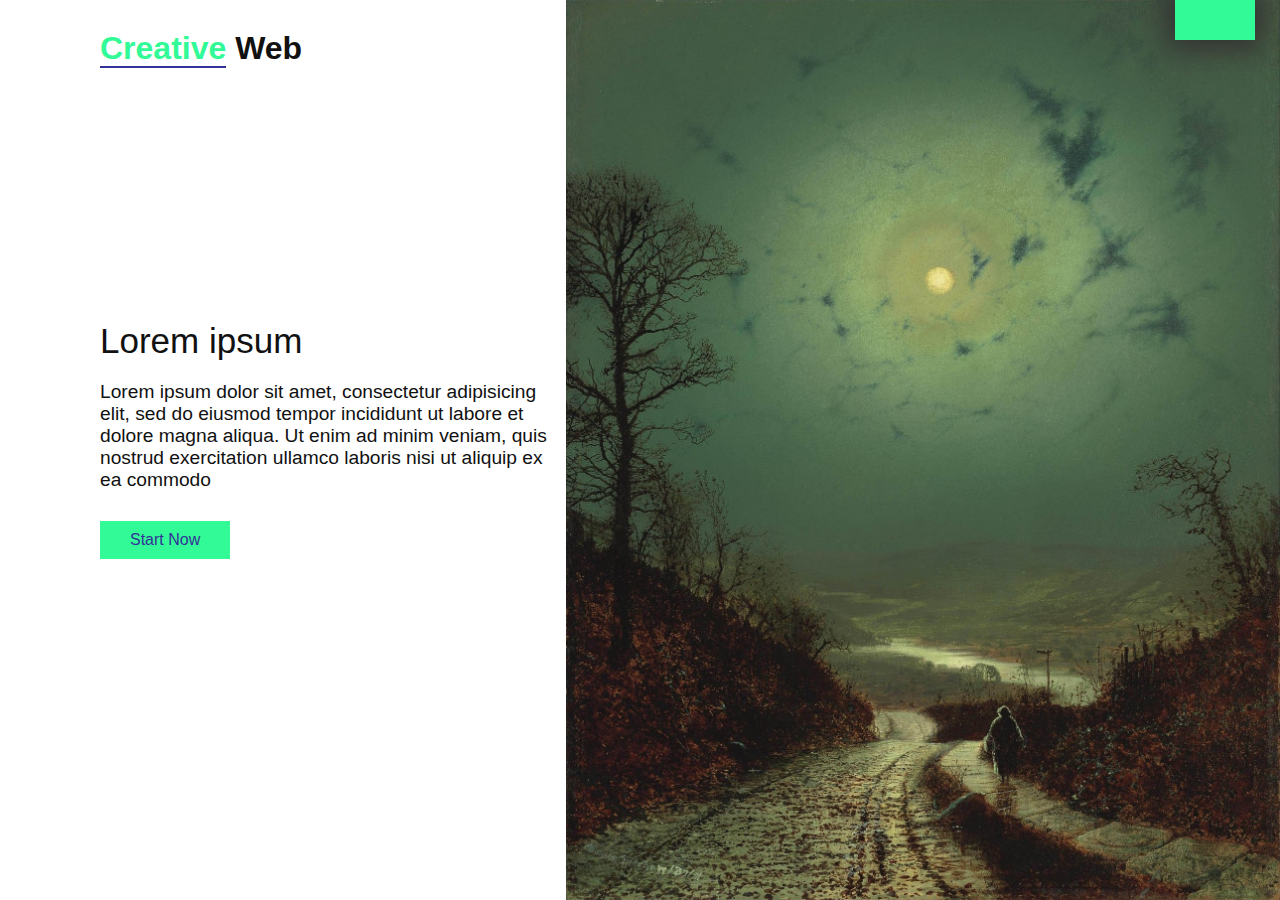
==== index.html @ 8c4ccf58 "add home & styling" ====
<!DOCTYPE html>
<html>
<head>
	<title>Creative Agency</title>
	<link rel="stylesheet" type="text/css" href="css/style.css">
</head>
<body>

	<header>
		<div class="logo"><span class="text-primary text-underline-secondary">Creative</span> Web</div>
		<div class="toggle"></div>
		<div class="navigation">
			<ul>
				<li><a href="index.html">Home</a></li>
				<li><a href="services.html">Services</a></li>
				<li><a href="work.html">Work</a></li>
				<li><a href="contact.html">Contact</a></li>				
			</ul>

			<div class="social-bar">
				<ul>
					<li>
						<a href="#">#</a>
					</li>
					<li>
						<a href="#">#</a>
					</li>
					<li>
						<a href="#">#</a>
					</li>
				</ul>

				<a href="#" class="email-icon">@</a>
			</div>
		</div>
	</header>

	<!-- HOME -->
	<section>
			
		<!-- <img src="img/img1.jpg" alt="img1" class="home-img img-top"> -->
		<img src="img/img1.jpg" alt="img1" class="home-img img-bottom">	
		

		<div class="home-content">
			<h1>Lorem ipsum</h1>
			<p>Lorem ipsum dolor sit amet, consectetur adipisicing elit, sed do eiusmod
			tempor incididunt ut labore et dolore magna aliqua. Ut enim ad minim veniam,
			quis nostrud exercitation ullamco laboris nisi ut aliquip ex ea commodo</p>
			<a href="contact.html" class="btn btn-start">Start Now</a>
		</div>
	</section>

	<script type="text/javascript" src="js/script.js"></script>
</body>
</html>
---- css/style.css ----
/* ROOT */

:root {
	/* BASE COLOR */
	--primary-color: rgba(50, 250, 150, 1);
	--secondary-color:  rgba(50, 50, 150, 1);
	--yellow: rgba(250, 250, 50, 1);
	--red: rgba(255, 50, 50, 1);
	--blue: rgba(100, 100, 250, 1);

	/* SHADOW */
	--shadow-dark: rgba(50, 50, 50, 1);

}

/* ROOT END */


/* BASE */

* {
	padding: 0;
	margin: 0;
	box-sizing: border-box;
}

html, body {
	font-family: sans-serif;
	color: #111;
}

section {
	display: flex;
	height: 100vh;
	align-items: center;
	padding: 100px;
}

h1 {
	font-size: 35px;
	font-weight: 500;
}

p {
	margin: 20px 0 10px;
	font-size: 1.2rem;
}

/* BASE END */


/* BTN */

.btn {
	display: inline-block;
	cursor: pointer;
	background: var(--primary-color);
	color: var(--secondary-color);
	text-decoration: none;
	padding: 10px 30px;
	margin: 20px 0;
}

.btn:hover {
	transform: scale(1.1);
}

.btn-start:hover {
	box-shadow: 5px 5px 2px 2px var(--red);
	color: var(--red);
}

/* BTN END */

/* TEXT */

.text-primary {
	color: var(--primary-color);
}

.text-secondary {
	color: var(--secondary-color);
}

.text-underline-primary {
	border-bottom: 2px solid var(--primary-color);
}

.text-underline-secondary {
	border-bottom: 2px solid var(--secondary-color);
}

/* TEXT END */

/* NAV */

.navigation {
	display: flex;
	justify-content: center;
	align-items: center;
	position: fixed;
	top: 0;
	left: 100%;
	width: 100%;
	height: 100%;
	background-color: var(--yellow);
	z-index: 15;
}

.navigation.active {
	left: 0;
}

.navigation ul {
	position: relative;
}

.navigation ul li {
	position: relative;
	list-style: none;
	text-align: center;
}

.navigation ul li a {
	font-size: 2.2rem;
	color: var(--blue);
	text-decoration: none;
	font-weight: 300;
}

.navigation ul li a:hover {
	color: var(--red);
}

.navigation .social-bar {
	position: absolute;
	top: 0;
	left: 0;
	width: 60px;
	height: 100%;
	display: flex;
	justify-content: center;
	align-items: center;
}

.navigation .social-bar a {
	display: inline-block;
	transform: scale(0.9);
}

.navigation .email-icon {
	position: absolute;
	bottom: 25px;
}

/* NAV END */

/* TOGGLE */

.toggle {
	align-items: center;
	justify-content: center;
	position: fixed;
	cursor: pointer;
	top: 0;
	right: 0;
	width: 80px;
	height: 40px;
	background: var(--primary-color) no-repeat center;
	background-size: 30px;
	z-index: 20; 
	box-shadow: 0px 0px 30px 10px var(--shadow-dark);
	margin-right: 25px;
}

.toggle.active {
	height: 80px;
	width: 40px;
	flex-direction: column;
}


/* TOGGLE */


/* HOME */

.logo {
	position: absolute;
	top: 30px;
	left: 100px;
	font-size: 2rem;
	font-weight: 700;
	z-index: 20;
}

.logo:hover {
	animation: colorhue 1s infinite alternate linear; 
}

.home-img {
	position: absolute;
	right: 0;
	bottom: 0;
	height: 100%;
}

.img-top {
	z-index: 2;
	/*position: absolute;*/
	bottom: 350px;
	right: 180px;
	/*height: 20%;*/
	/*width: 20%;*/
	box-shadow: 0px 10px 180px 15px #444;
}

.img-bottom {
	z-index: 1;
	/*position: relative;*/
	/*width: 50%;*/
}

.home-content {
	position: relative;
	z-index: 10;
	max-width: 450px;
}

/* HOME END */


/* KEYFRAMES */

@keyframes colorhue {
	from{
		filter: hue-rotate(0deg);
		}
	to{
		filter: hue-rotate(360deg);
	}
}

/* KEYFRAMES END */
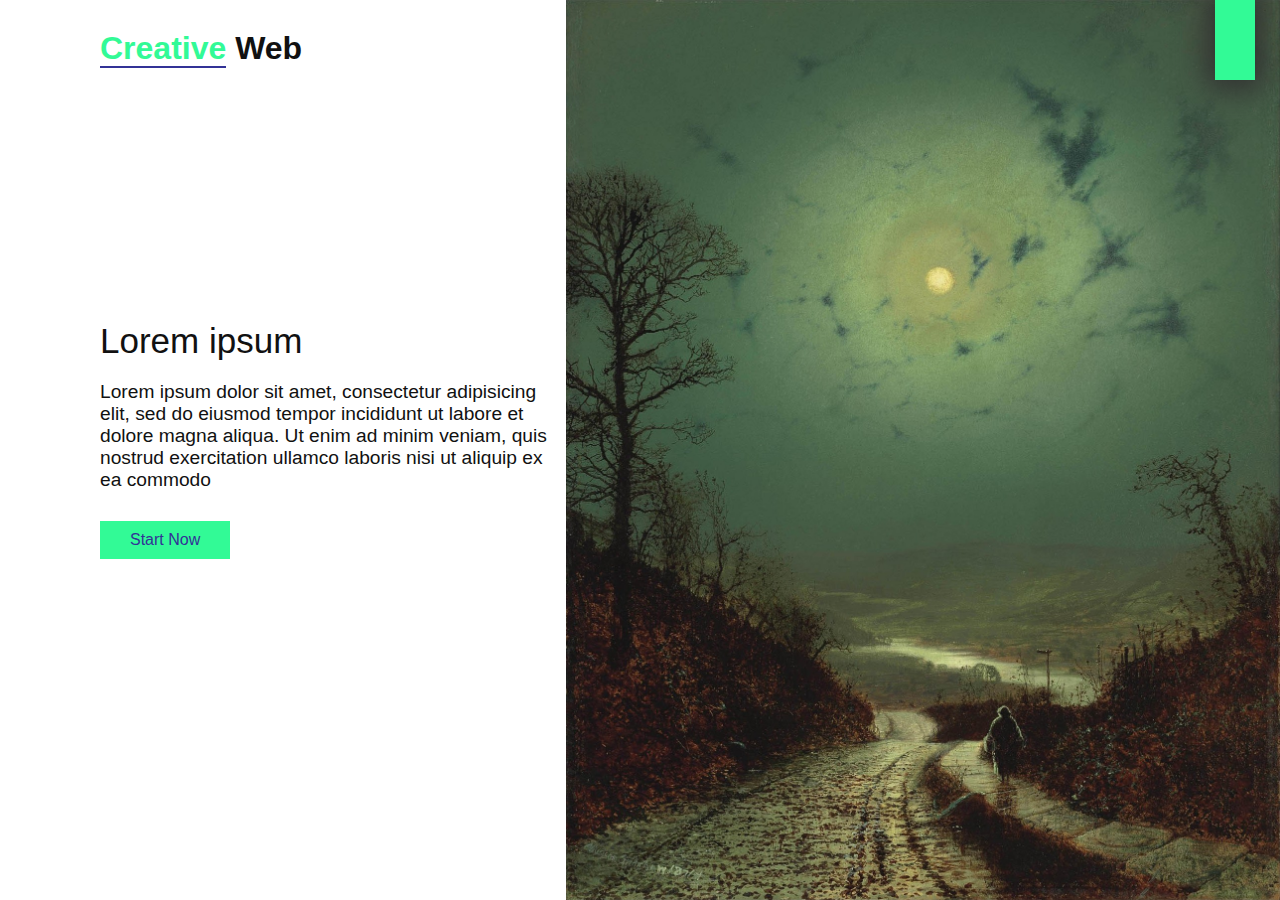
==== commit b97d08bc: "add services and fixes" ====
--- a/index.html
+++ b/index.html
@@ -1,20 +1,22 @@
 <!DOCTYPE html>
 <html>
+
 <head>
 	<title>Creative Agency</title>
 	<link rel="stylesheet" type="text/css" href="css/style.css">
 </head>
+
 <body>
 
 	<header>
 		<div class="logo"><span class="text-primary text-underline-secondary">Creative</span> Web</div>
-		<div class="toggle"></div>
+		<div class="toggle shadow"></div>
 		<div class="navigation">
 			<ul>
 				<li><a href="index.html">Home</a></li>
 				<li><a href="services.html">Services</a></li>
 				<li><a href="work.html">Work</a></li>
-				<li><a href="contact.html">Contact</a></li>				
+				<li><a href="contact.html">Contact</a></li>
 			</ul>
 
 			<div class="social-bar">
@@ -36,21 +38,22 @@
 	</header>
 
 	<!-- HOME -->
-	<section>
-			
+	<section class="home">
+
 		<!-- <img src="img/img1.jpg" alt="img1" class="home-img img-top"> -->
-		<img src="img/img1.jpg" alt="img1" class="home-img img-bottom">	
-		
+		<img src="img/img1.jpg" alt="img1" class="home-img img-bottom">
+
 
 		<div class="home-content">
 			<h1>Lorem ipsum</h1>
 			<p>Lorem ipsum dolor sit amet, consectetur adipisicing elit, sed do eiusmod
-			tempor incididunt ut labore et dolore magna aliqua. Ut enim ad minim veniam,
-			quis nostrud exercitation ullamco laboris nisi ut aliquip ex ea commodo</p>
+				tempor incididunt ut labore et dolore magna aliqua. Ut enim ad minim veniam,
+				quis nostrud exercitation ullamco laboris nisi ut aliquip ex ea commodo</p>
 			<a href="contact.html" class="btn btn-start">Start Now</a>
 		</div>
 	</section>
 
 	<script type="text/javascript" src="js/script.js"></script>
 </body>
+
 </html>--- a/css/style.css
+++ b/css/style.css
@@ -48,6 +48,13 @@
 
 /* BASE END */
 
+/* UTIL */
+
+.shadow {
+	box-shadow: 0px 0px 30px 10px var(--shadow-dark);
+}
+
+/* UTIL END */
 
 /* BTN */
 
@@ -151,6 +158,7 @@
 .navigation .email-icon {
 	position: absolute;
 	bottom: 25px;
+	text-decoration: none;
 }
 
 /* NAV END */
@@ -164,19 +172,17 @@
 	cursor: pointer;
 	top: 0;
 	right: 0;
-	width: 80px;
-	height: 40px;
+	width: 40px;
+	height: 80px;
 	background: var(--primary-color) no-repeat center;
 	background-size: 30px;
 	z-index: 20; 
-	box-shadow: 0px 0px 30px 10px var(--shadow-dark);
 	margin-right: 25px;
 }
 
 .toggle.active {
-	height: 80px;
-	width: 40px;
-	flex-direction: column;
+	background: var(--red) no-repeat center;
+	box-shadow: 0px 0px 0px 0px var(--shadow-dark);
 }
 
 
@@ -184,6 +190,10 @@
 
 
 /* HOME */
+
+section.home {
+	flex-direction: row;
+}
 
 .logo {
 	position: absolute;
@@ -229,6 +239,21 @@
 
 /* HOME END */
 
+/* SERVICE */
+
+section.services {
+	flex-direction: column;
+}
+
+.services .icon {
+	background: var(--primary-color);
+	height: 200px;
+	width: 100%;
+	border-radius: 15px;
+}
+
+/* SERVICE END */
+
 
 /* KEYFRAMES */
 
@@ -242,3 +267,32 @@
 }
 
 /* KEYFRAMES END */
+
+/* MEDIA QUERY */
+
+@media(max-width: 1068px) {
+	
+	section {
+		padding: 100px 40px;
+	}
+
+	.navigation ul li a {
+		font-size: 2rem;
+	}
+
+	.home-img {
+		display: none;
+	}
+
+	.toggle {
+		box-shadow: 0 0 0 0;
+	}
+
+	.logo {
+		top: 10px;
+		left: 40px;
+		font-size: 1.5rem;
+	}
+}
+
+/* MEDIA QUERY END */
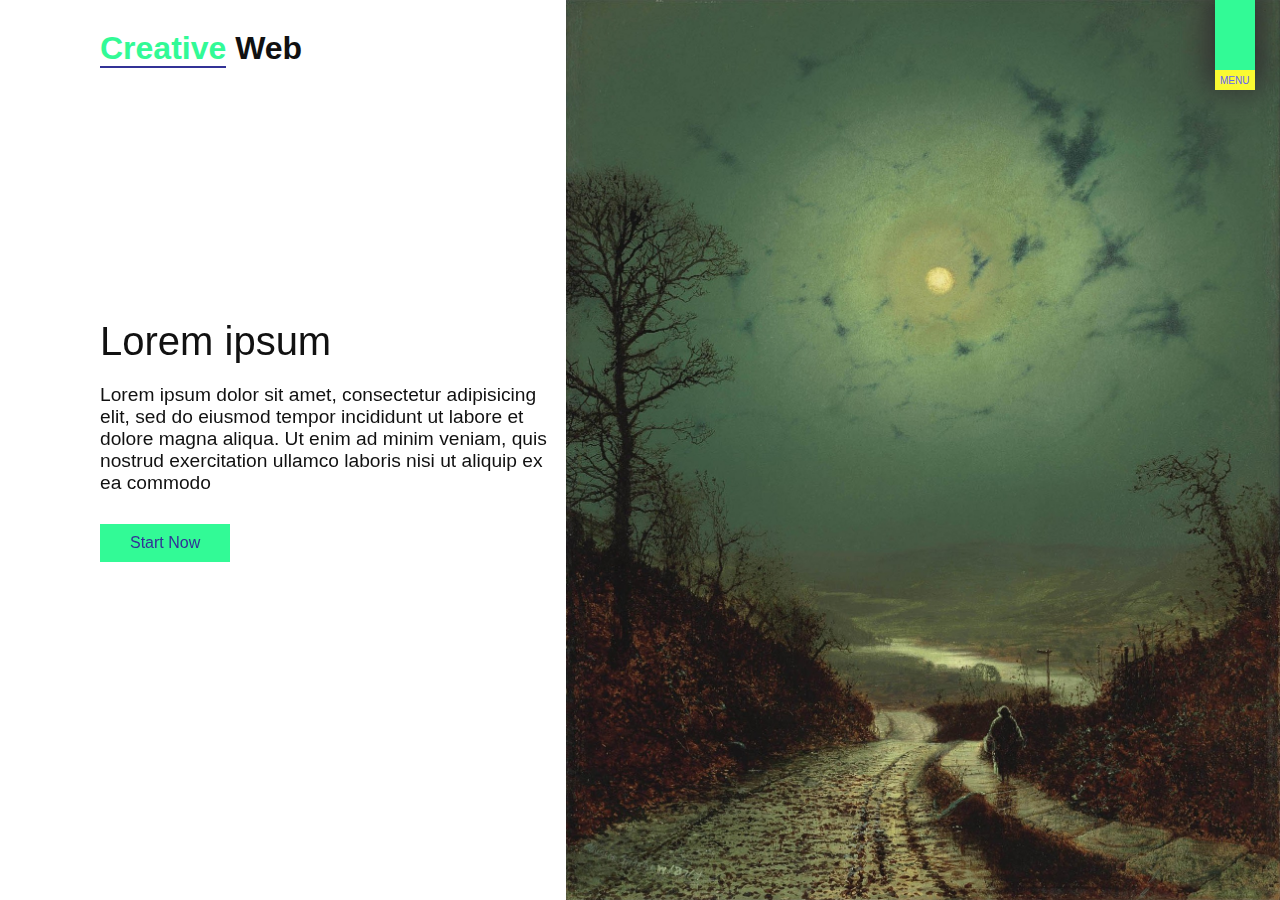
==== commit 66242ff7: "add services and home styling" ====
--- a/index.html
+++ b/index.html
@@ -38,19 +38,24 @@
 	</header>
 
 	<!-- HOME -->
-	<section class="home">
+	<section class="home-section">
 
 		<!-- <img src="img/img1.jpg" alt="img1" class="home-img img-top"> -->
 		<img src="img/img1.jpg" alt="img1" class="home-img img-bottom">
+		<!-- <div class="slide-img">
+			<div class="home-img img-bottom">
+				<img src="img/img1.jpg" alt="img1" class="home-img img-bottom">	
+			</div> -->
 
 
 		<div class="home-content">
-			<h1>Lorem ipsum</h1>
-			<p>Lorem ipsum dolor sit amet, consectetur adipisicing elit, sed do eiusmod
-				tempor incididunt ut labore et dolore magna aliqua. Ut enim ad minim veniam,
-				quis nostrud exercitation ullamco laboris nisi ut aliquip ex ea commodo</p>
-			<a href="contact.html" class="btn btn-start">Start Now</a>
-		</div>
+			<div>
+				<h1 class="home-title">Lorem ipsum</h1>
+				<p>Lorem ipsum dolor sit amet, consectetur adipisicing elit, sed do eiusmod
+					tempor incididunt ut labore et dolore magna aliqua. Ut enim ad minim veniam,
+					quis nostrud exercitation ullamco laboris nisi ut aliquip ex ea commodo</p>
+				<a href="contact.html" class="btn btn-start">Start Now</a>
+			</div>
 	</section>
 
 	<script type="text/javascript" src="js/script.js"></script>
--- a/css/style.css
+++ b/css/style.css
@@ -7,6 +7,10 @@
 	--yellow: rgba(250, 250, 50, 1);
 	--red: rgba(255, 50, 50, 1);
 	--blue: rgba(100, 100, 250, 1);
+	--purple:   rgba(255, 100, 255, 1);
+	--light-gray:  rgba(245, 245, 245, 1);
+	--md-gray:  rgba(190, 190, 190, 0.5);
+
 
 	/* SHADOW */
 	--shadow-dark: rgba(50, 50, 50, 1);
@@ -51,6 +55,10 @@
 /* UTIL */
 
 .shadow {
+	box-shadow: 0px 0px 30px 10px var(--shadow-dark);
+}
+
+.shadow-md {
 	box-shadow: 0px 0px 30px 10px var(--shadow-dark);
 }
 
@@ -137,6 +145,7 @@
 
 .navigation ul li a:hover {
 	color: var(--red);
+	font-size: 2.3rem;
 }
 
 .navigation .social-bar {
@@ -153,6 +162,20 @@
 .navigation .social-bar a {
 	display: inline-block;
 	transform: scale(0.9);
+}
+
+.thisspan {
+	display: grid;
+	justify-content: right;
+	height: 0;
+	width: 0;
+	transform: scale(0);
+}
+
+.thisspan.active {
+	height: 1px;
+	width: 10px;
+	transform: scale(1.0);
 }
 
 .navigation .email-icon {
@@ -180,19 +203,41 @@
 	margin-right: 25px;
 }
 
+.toggle:after {
+	content: 'MENU';
+	height: 10px;
+	width: 30px;
+	background: var(--yellow);
+	display: flex;
+	align-items: center;
+	margin-top: 70px;
+	font-size: 10px;
+	color: var(--blue);
+	border: 5px solid var(--yellow);
+}
+
 .toggle.active {
 	background: var(--red) no-repeat center;
 	box-shadow: 0px 0px 0px 0px var(--shadow-dark);
 }
 
+.toggle.active:after {
+	content: 'MENU';
+	background: var(--blue);
+	color: var(--yellow);
+	margin-top: 0;
+	border: 5px solid var(--blue);
+}
+
 
 /* TOGGLE */
 
 
 /* HOME */
 
-section.home {
+section.home-section {
 	flex-direction: row;
+	margin-top: 0;
 }
 
 .logo {
@@ -213,6 +258,7 @@
 	right: 0;
 	bottom: 0;
 	height: 100%;
+	filter: blur(0px);
 }
 
 .img-top {
@@ -237,19 +283,122 @@
 	max-width: 450px;
 }
 
+/*.home-content > div {
+	height: 100%;
+	width: 100%;
+	display: flex;
+	flex-direction: column;
+	justify-content: center;
+}*/
+
+
+.home-content > *:nth-child(2) {
+	position: fixed;
+	top: 0;
+	right: 100%;
+}
+
+.home-content h1 {
+	font-size: 40px;
+}
+
+.home-section .btn-slide {
+	position: fixed;
+	right: 0;
+	top: 0;
+	margin-right: 75px;
+	display: flex;
+	flex-direction: column;
+	z-index: 21;
+}
+
+.slide-img {
+	transition: transform 0.5s ease-in;
+}
+
+.btn-up {
+	width: 40px;
+	height: 80px;
+	background: var(--primary-color) no-repeat center;
+	background-size: 30px;
+	cursor: pointer;
+
+}
+
+.btn-slide .btn-up:after {
+	content: 'UP';
+	height: 10px;
+	width: 30px;
+	background: var(--yellow);
+	display: flex;
+	align-items: center;
+	justify-content: center;
+	margin-bottom: 70px;
+	font-size: 10px;
+	color: var(--blue);
+	border: 5px solid var(--yellow);
+}
+
 /* HOME END */
 
 /* SERVICE */
 
-section.services {
+.services-section {
 	flex-direction: column;
-}
-
-.services .icon {
+	margin-top: 60px;
+}
+
+.services {
+	margin-top: 40px;
+	gap: 50px;
+	display: grid;
+	grid-template-columns: repeat(3, 1fr);
+	text-align: center;
+	justify-content: center;
+	padding-bottom: 20px;
+}
+
+.services .service {
+	padding: 10px;
+}
+
+.services .service:hover {
+	box-shadow: 0 10px 30px var(--md-gray);
+	background-color: var(--yellow);
+	transform: scale(1.1);
+}
+
+.services .service h2 {
+	font-size: 30px;
+	font-weight: 500;
+	margin-top: 20px;
+	margin-bottom: 20px;
+	/*color: var(--blue);*/
+}
+
+.services .service .icon {
 	background: var(--primary-color);
-	height: 200px;
-	width: 100%;
+	height: 150px;
+	width: 150px;
 	border-radius: 15px;
+	margin-bottom: 10px;
+	display: inline-grid;
+	justify-content: center;
+	align-items: center;
+	justify-self: center;
+	margin: 10px;
+}
+
+.services .service .icon:after {
+	content: '';
+	border: 2px solid white;
+	border-radius: 15px;
+	height: 100px;
+	width: 100px;
+}
+
+.services .service .icon:hover {
+	background-color: var(--purple);
 }
 
 /* SERVICE END */
@@ -293,6 +442,22 @@
 		left: 40px;
 		font-size: 1.5rem;
 	}
+
+	.services {
+		grid-template-columns: repeat(2, 1fr);
+	}
+}
+
+@media(max-width:  768px){
+	.services-section {
+		margin: 20px;
+	}
+
+	.services {
+		grid-template-columns: 1fr;
+		padding: 20px;
+		margin: 20px;
+	}
 }
 
 /* MEDIA QUERY END */
